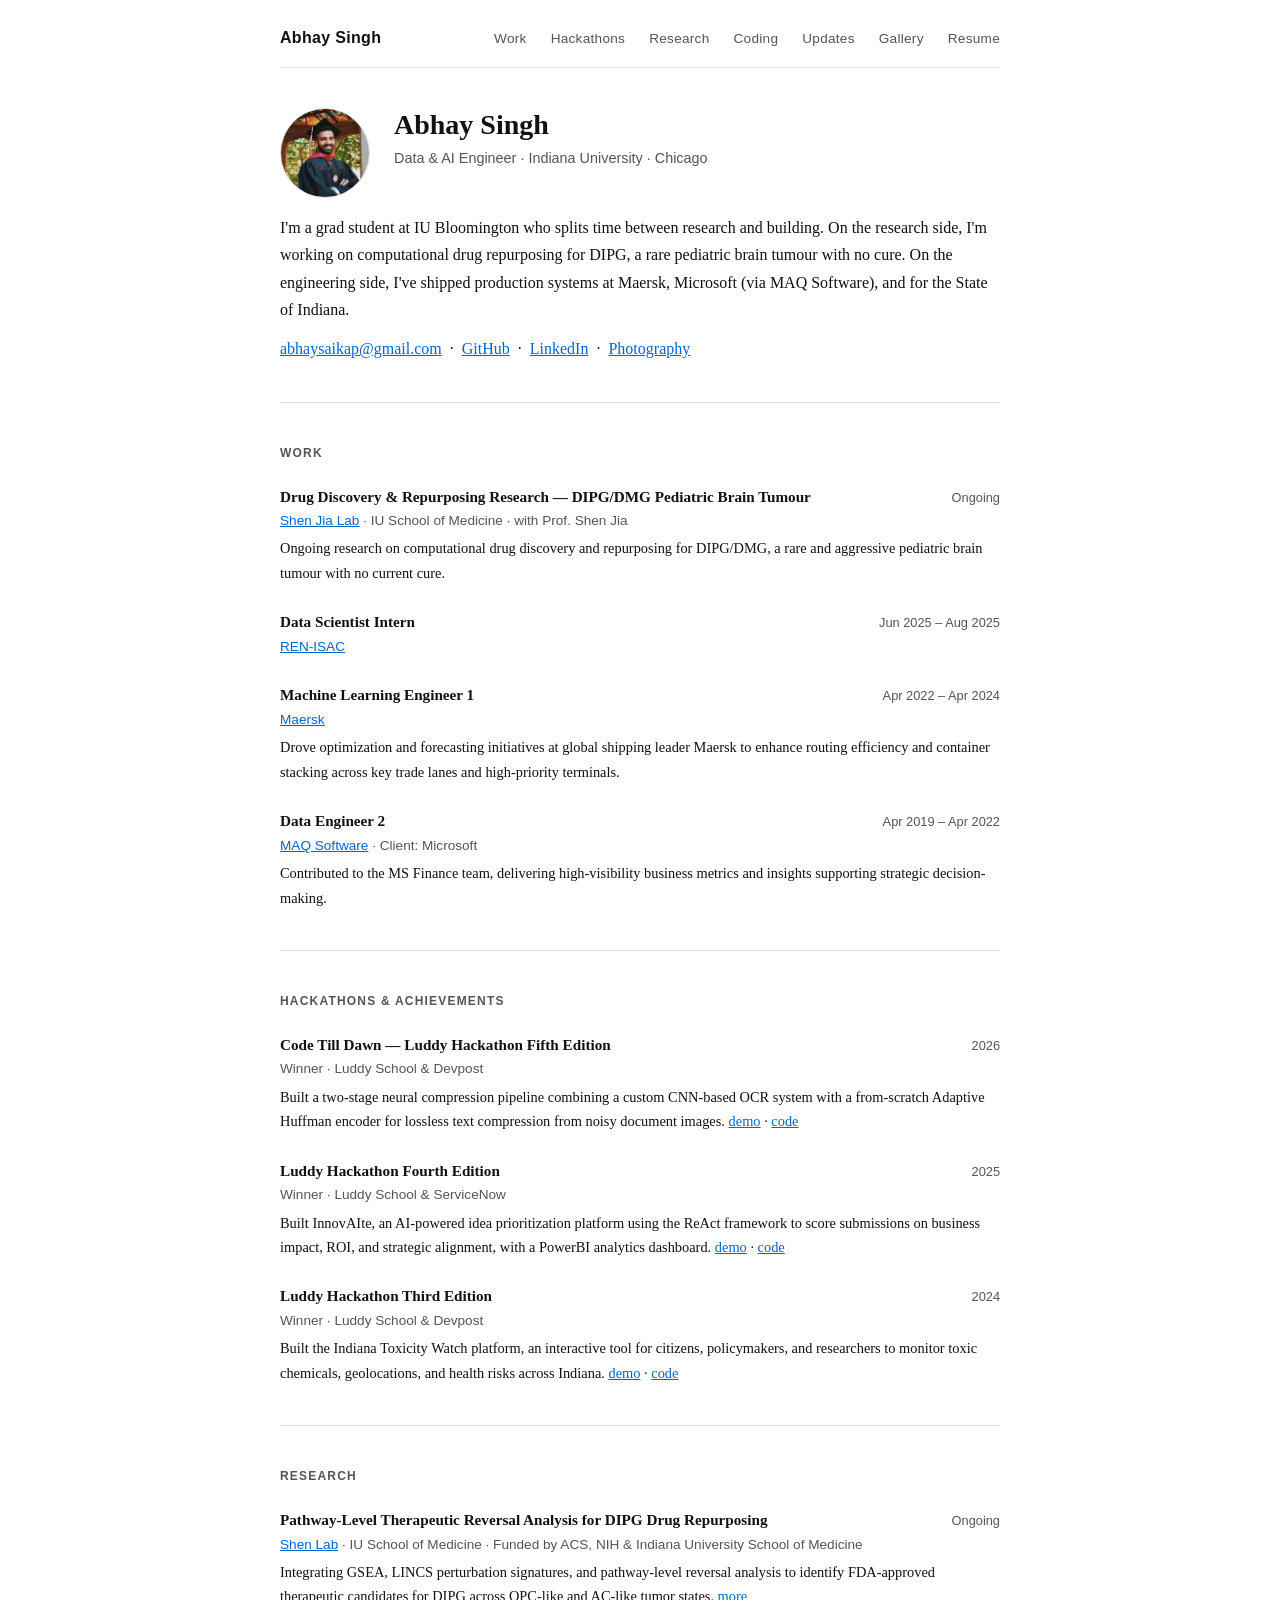
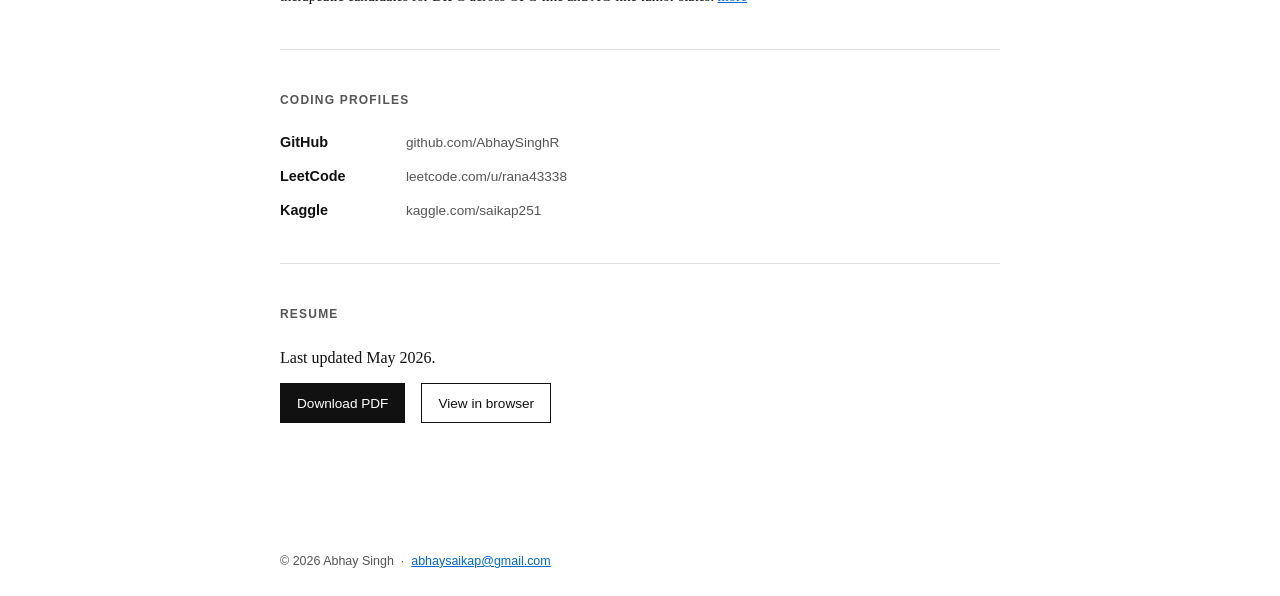
==== index.html @ 66aa4141 "Initial portfolio — Abhay Singh Personal portfolio site with work, hackathons, research, coding prof" ====
<!DOCTYPE html>
<html lang="en">
<head>
  <meta charset="UTF-8" />
  <meta name="viewport" content="width=device-width, initial-scale=1.0" />
  <title>Abhay Singh</title>
  <meta name="description" content="Portfolio — Your Name" />
  <link rel="stylesheet" href="style.css" />
</head>
<body>

<nav>
  <a class="name" href="#about">Abhay Singh</a>
  <a href="#work">Work</a>
  <a href="#hackathons">Hackathons</a>
  <a href="#research">Research</a>
  <a href="#coding">Coding</a>
  <a href="updates.html">Updates</a>
  <a href="gallery.html">Gallery</a>
  <a href="#resume">Resume</a>
</nav>

<main>

  <!-- ── About ── -->
  <section id="about">
    <div class="about-header">
      <img src="Photos/DSC_0072_VSCO.JPG" alt="Abhay Singh" />
      <div>
        <h1>Abhay Singh</h1>
        <p class="subtitle">Data &amp; AI Engineer · Indiana University · Chicago</p>
      </div>
    </div>
    <p>
      I'm a grad student at IU Bloomington who splits time between research and building.
      On the research side, I'm working on computational drug repurposing for DIPG, a rare pediatric brain tumour with no cure.
      On the engineering side, I've shipped production systems at Maersk, Microsoft (via MAQ Software), and for the State of Indiana.
    </p>
    <p>
      <a href="mailto:you@email.com">abhaysaikap@gmail.com</a> &nbsp;·&nbsp;
      <a href="https://github.com/AbhaySinghR" target="_blank">GitHub</a> &nbsp;·&nbsp;
      <a href="https://www.linkedin.com/in/asr251" target="_blank">LinkedIn</a> &nbsp;·&nbsp;
      <a href="https://vsco.co/saikapian251/gallery" target="_blank">Photography</a>
    </p>
  </section>

  <!-- ── Work ── -->
  <section id="work">
    <h2>Work</h2>

    <div class="entry">
      <div class="entry-header">
        <span class="entry-title">Drug Discovery &amp; Repurposing Research — DIPG/DMG Pediatric Brain Tumour</span>
        <span class="entry-meta">Ongoing</span>
      </div>
      <div class="entry-sub">
        <a href="https://sites.google.com/view/shen-laboratory/welcome" target="_blank">Shen Jia Lab</a>
        · IU School of Medicine · with Prof. Shen Jia
      </div>
      <p>
        Ongoing research on computational drug discovery and repurposing for DIPG/DMG, a rare and aggressive pediatric brain tumour with no current cure.
      </p>
    </div>

    <div class="entry">
      <div class="entry-header">
        <span class="entry-title">Data Scientist Intern</span>
        <span class="entry-meta">Jun 2025 – Aug 2025</span>
      </div>
      <div class="entry-sub">
        <a href="https://www.ren-isac.net/index.html" target="_blank">REN-ISAC</a>
      </div>
      <p></p>
    </div>

    <div class="entry">
      <div class="entry-header">
        <span class="entry-title">Machine Learning Engineer 1</span>
        <span class="entry-meta">Apr 2022 – Apr 2024</span>
      </div>
      <div class="entry-sub">
        <a href="https://www.maersk.com/" target="_blank">Maersk</a>
      </div>
      <p>
        Drove optimization and forecasting initiatives at global shipping leader Maersk to enhance routing efficiency and container stacking across key trade lanes and high-priority terminals.
      </p>
    </div>

    <div class="entry">
      <div class="entry-header">
        <span class="entry-title">Data Engineer 2</span>
        <span class="entry-meta">Apr 2019 – Apr 2022</span>
      </div>
      <div class="entry-sub">
        <a href="https://maqsoftware.com/" target="_blank">MAQ Software</a>
        · Client: Microsoft
      </div>
      <p>
        Contributed to the MS Finance team, delivering high-visibility business metrics and insights supporting strategic decision-making.
      </p>
    </div>

  </section>

  <!-- ── Hackathons & Achievements ── -->
  <section id="hackathons">
    <h2>Hackathons &amp; Achievements</h2>

    <div class="entry">
      <div class="entry-header">
        <span class="entry-title">Code Till Dawn — Luddy Hackathon Fifth Edition</span>
        <span class="entry-meta">2026</span>
      </div>
      <div class="entry-sub">Winner · Luddy School &amp; Devpost</div>
      <p>
        Built a two-stage neural compression pipeline combining a custom CNN-based OCR system with a from-scratch Adaptive Huffman encoder for lossless text compression from noisy document images.
        <a href="https://www.youtube.com/watch?v=qWtlpSYkqCY&t=24s" target="_blank">demo</a> · <a href="https://github.com/AbhaySinghR/OCR" target="_blank">code</a>
      </p>
    </div>

    <div class="entry">
      <div class="entry-header">
        <span class="entry-title">Luddy Hackathon Fourth Edition</span>
        <span class="entry-meta">2025</span>
      </div>
      <div class="entry-sub">Winner · Luddy School &amp; ServiceNow</div>
      <p>
        Built InnovAIte, an AI-powered idea prioritization platform using the ReAct framework to score submissions on business impact, ROI, and strategic alignment, with a PowerBI analytics dashboard.
        <a href="https://www.youtube.com/watch?v=Tc2IY8iUzbU" target="_blank">demo</a> · <a href="https://github.com/suhaasbadada/4tokens" target="_blank">code</a>
      </p>
    </div>

    <div class="entry">
      <div class="entry-header">
        <span class="entry-title">Luddy Hackathon Third Edition</span>
        <span class="entry-meta">2024</span>
      </div>
      <div class="entry-sub">Winner · Luddy School &amp; Devpost</div>
      <p>
        Built the Indiana Toxicity Watch platform, an interactive tool for citizens, policymakers, and researchers to monitor toxic chemicals, geolocations, and health risks across Indiana.
        <a href="https://www.youtube.com/watch?v=vHdHjSamvxY" target="_blank">demo</a> · <a href="https://github.com/AbhaySinghR/Indiana-Toxicity-Watch" target="_blank">code</a>
      </p>
    </div>

  </section>

  <!-- ── Research ── -->
  <section id="research">
    <h2>Research</h2>

    <div class="entry">
      <div class="entry-header">
        <span class="entry-title">Pathway-Level Therapeutic Reversal Analysis for DIPG Drug Repurposing</span>
        <span class="entry-meta">Ongoing</span>
      </div>
      <div class="entry-sub">
        <a href="https://sites.google.com/view/shen-laboratory/research?authuser=0" target="_blank">Shen Lab</a>
        · IU School of Medicine · Funded by ACS, NIH &amp; Indiana University School of Medicine
      </div>
      <p>
        Integrating GSEA, LINCS perturbation signatures, and pathway-level reversal analysis to identify FDA-approved therapeutic candidates for DIPG across OPC-like and AC-like tumor states.
        <a href="https://sites.google.com/view/shen-laboratory/research?authuser=0" target="_blank">more</a>
      </p>
    </div>

  </section>

  <!-- ── Coding Profiles ── -->
  <section id="coding">
    <h2>Coding Profiles</h2>

    <div class="profiles">
      <div class="profile-link">
        <a class="platform" href="https://github.com/AbhaySinghR" target="_blank">GitHub</a>
        <span class="handle">github.com/AbhaySinghR</span>
      </div>
      <div class="profile-link">
        <a class="platform" href="https://leetcode.com/u/rana43338/" target="_blank">LeetCode</a>
        <span class="handle">leetcode.com/u/rana43338</span>
      </div>
      <div class="profile-link">
        <a class="platform" href="https://www.kaggle.com/saikap251" target="_blank">Kaggle</a>
        <span class="handle">kaggle.com/saikap251</span>
      </div>
    </div>

  </section>

  <!-- ── Resume ── -->
  <section id="resume">
    <h2>Resume</h2>
    <p>Last updated May 2026.</p>
    <div class="resume-links">
      <a class="btn primary" href="Resume/Abhay Singh.pdf" target="_blank">Download PDF</a>
      <a class="btn" href="https://drive.google.com/file/d/195OKNfW0IuNuoK9duNraw7KxW_9wIWAo/view?usp=sharing" target="_blank">View in browser</a>
    </div>
  </section>

</main>

<footer>
  &copy; 2026 Abhay Singh &nbsp;·&nbsp; <a href="mailto:you@email.com">abhaysaikap@gmail.com</a>
</footer>

</body>
</html>
---- style.css ----
*, *::before, *::after { box-sizing: border-box; margin: 0; padding: 0; }

:root {
  --bg: #ffffff;
  --text: #111111;
  --muted: #555555;
  --border: #e0e0e0;
  --link: #0066cc;
  --max-w: 720px;
}

html { scroll-behavior: smooth; }

body {
  font-family: "Georgia", serif;
  font-size: 16px;
  line-height: 1.7;
  background: var(--bg);
  color: var(--text);
  padding: 0 1.5rem;
}

/* ── Nav ── */
nav {
  max-width: var(--max-w);
  margin: 0 auto;
  padding: 1.5rem 0 1rem;
  display: flex;
  align-items: baseline;
  gap: 1.5rem;
  border-bottom: 1px solid var(--border);
  flex-wrap: wrap;
}

nav .name {
  font-weight: bold;
  font-size: 1rem;
  text-decoration: none;
  color: var(--text);
  margin-right: auto;
}

nav a {
  font-family: "Helvetica Neue", Arial, sans-serif;
  font-size: 0.85rem;
  color: var(--muted);
  text-decoration: none;
  letter-spacing: 0.02em;
}

nav a:hover { color: var(--text); text-decoration: underline; }

/* ── Main container ── */
main {
  max-width: var(--max-w);
  margin: 0 auto;
  padding-bottom: 4rem;
}

/* ── Sections ── */
section {
  padding: 2.5rem 0;
  border-bottom: 1px solid var(--border);
}

section:last-child { border-bottom: none; }

h1 {
  font-size: 1.75rem;
  font-weight: bold;
  margin-bottom: 0.25rem;
  line-height: 1.2;
}

.subtitle {
  font-family: "Helvetica Neue", Arial, sans-serif;
  font-size: 0.9rem;
  color: var(--muted);
  margin-bottom: 1.25rem;
}

h2 {
  font-family: "Helvetica Neue", Arial, sans-serif;
  font-size: 0.75rem;
  font-weight: bold;
  text-transform: uppercase;
  letter-spacing: 0.1em;
  color: var(--muted);
  margin-bottom: 1.25rem;
}

p { margin-bottom: 0.75rem; }
p:last-child { margin-bottom: 0; }

a { color: var(--link); }
a:hover { text-decoration: none; }

/* ── About header ── */
.about-header {
  display: flex;
  gap: 1.5rem;
  align-items: flex-start;
  margin-bottom: 1rem;
}

.about-header img {
  width: 90px;
  height: 90px;
  border-radius: 50%;
  object-fit: cover;
  flex-shrink: 0;
  border: 1px solid var(--border);
}

.about-header .photo-placeholder {
  width: 90px;
  height: 90px;
  border-radius: 50%;
  background: var(--border);
  flex-shrink: 0;
  display: flex;
  align-items: center;
  justify-content: center;
  font-size: 0.7rem;
  font-family: "Helvetica Neue", Arial, sans-serif;
  color: var(--muted);
  text-align: center;
  border: 1px solid var(--border);
}

/* ── Work group (org heading) ── */
.work-group {
  margin-bottom: 1.5rem;
  padding-left: 1rem;
  border-left: 2px solid var(--border);
}

.work-group-title {
  font-family: "Helvetica Neue", Arial, sans-serif;
  font-size: 0.8rem;
  font-weight: bold;
  text-transform: uppercase;
  letter-spacing: 0.08em;
  color: var(--muted);
  margin-bottom: 1rem;
}

.work-group .entry:last-child { margin-bottom: 0; }

/* ── Work entries ── */
.entry {
  margin-bottom: 1.5rem;
}

.entry:last-child { margin-bottom: 0; }

.entry-header {
  display: flex;
  justify-content: space-between;
  align-items: baseline;
  gap: 1rem;
  flex-wrap: wrap;
}

.entry-title {
  font-weight: bold;
  font-size: 0.95rem;
}

.entry-meta {
  font-family: "Helvetica Neue", Arial, sans-serif;
  font-size: 0.8rem;
  color: var(--muted);
  white-space: nowrap;
}

.entry-sub {
  font-family: "Helvetica Neue", Arial, sans-serif;
  font-size: 0.85rem;
  color: var(--muted);
  margin-bottom: 0.25rem;
}

.entry p {
  font-size: 0.9rem;
  margin-bottom: 0;
}

/* ── Tags ── */
.tags {
  display: flex;
  flex-wrap: wrap;
  gap: 0.4rem;
  margin-top: 0.4rem;
}

.tag {
  font-family: "Helvetica Neue", Arial, sans-serif;
  font-size: 0.72rem;
  color: var(--muted);
  border: 1px solid var(--border);
  padding: 0.1rem 0.5rem;
  border-radius: 2px;
}

/* ── Coding profiles ── */
.profiles {
  display: flex;
  flex-direction: column;
  gap: 0.6rem;
}

.profile-link {
  font-family: "Helvetica Neue", Arial, sans-serif;
  font-size: 0.9rem;
  display: flex;
  gap: 1rem;
  align-items: baseline;
}

.profile-link .platform {
  min-width: 110px;
  font-weight: bold;
  color: var(--text);
  text-decoration: none;
}

.profile-link .handle {
  color: var(--muted);
  font-size: 0.85rem;
}

/* ── Resume ── */
.resume-links {
  display: flex;
  gap: 1rem;
  flex-wrap: wrap;
}

.btn {
  font-family: "Helvetica Neue", Arial, sans-serif;
  font-size: 0.85rem;
  display: inline-block;
  padding: 0.45rem 1rem;
  border: 1px solid var(--text);
  color: var(--text);
  text-decoration: none;
  transition: background 0.15s, color 0.15s;
}

.btn:hover {
  background: var(--text);
  color: var(--bg);
}

.btn.primary {
  background: var(--text);
  color: var(--bg);
}

.btn.primary:hover {
  background: #333;
}

/* ── Footer ── */
footer {
  max-width: var(--max-w);
  margin: 0 auto;
  padding: 1.5rem 0;
  font-family: "Helvetica Neue", Arial, sans-serif;
  font-size: 0.78rem;
  color: var(--muted);
}

@media (max-width: 500px) {
  .about-header { flex-direction: column; align-items: center; text-align: center; }
  .entry-header { flex-direction: column; gap: 0.1rem; }
  .entry-meta { white-space: normal; }
}
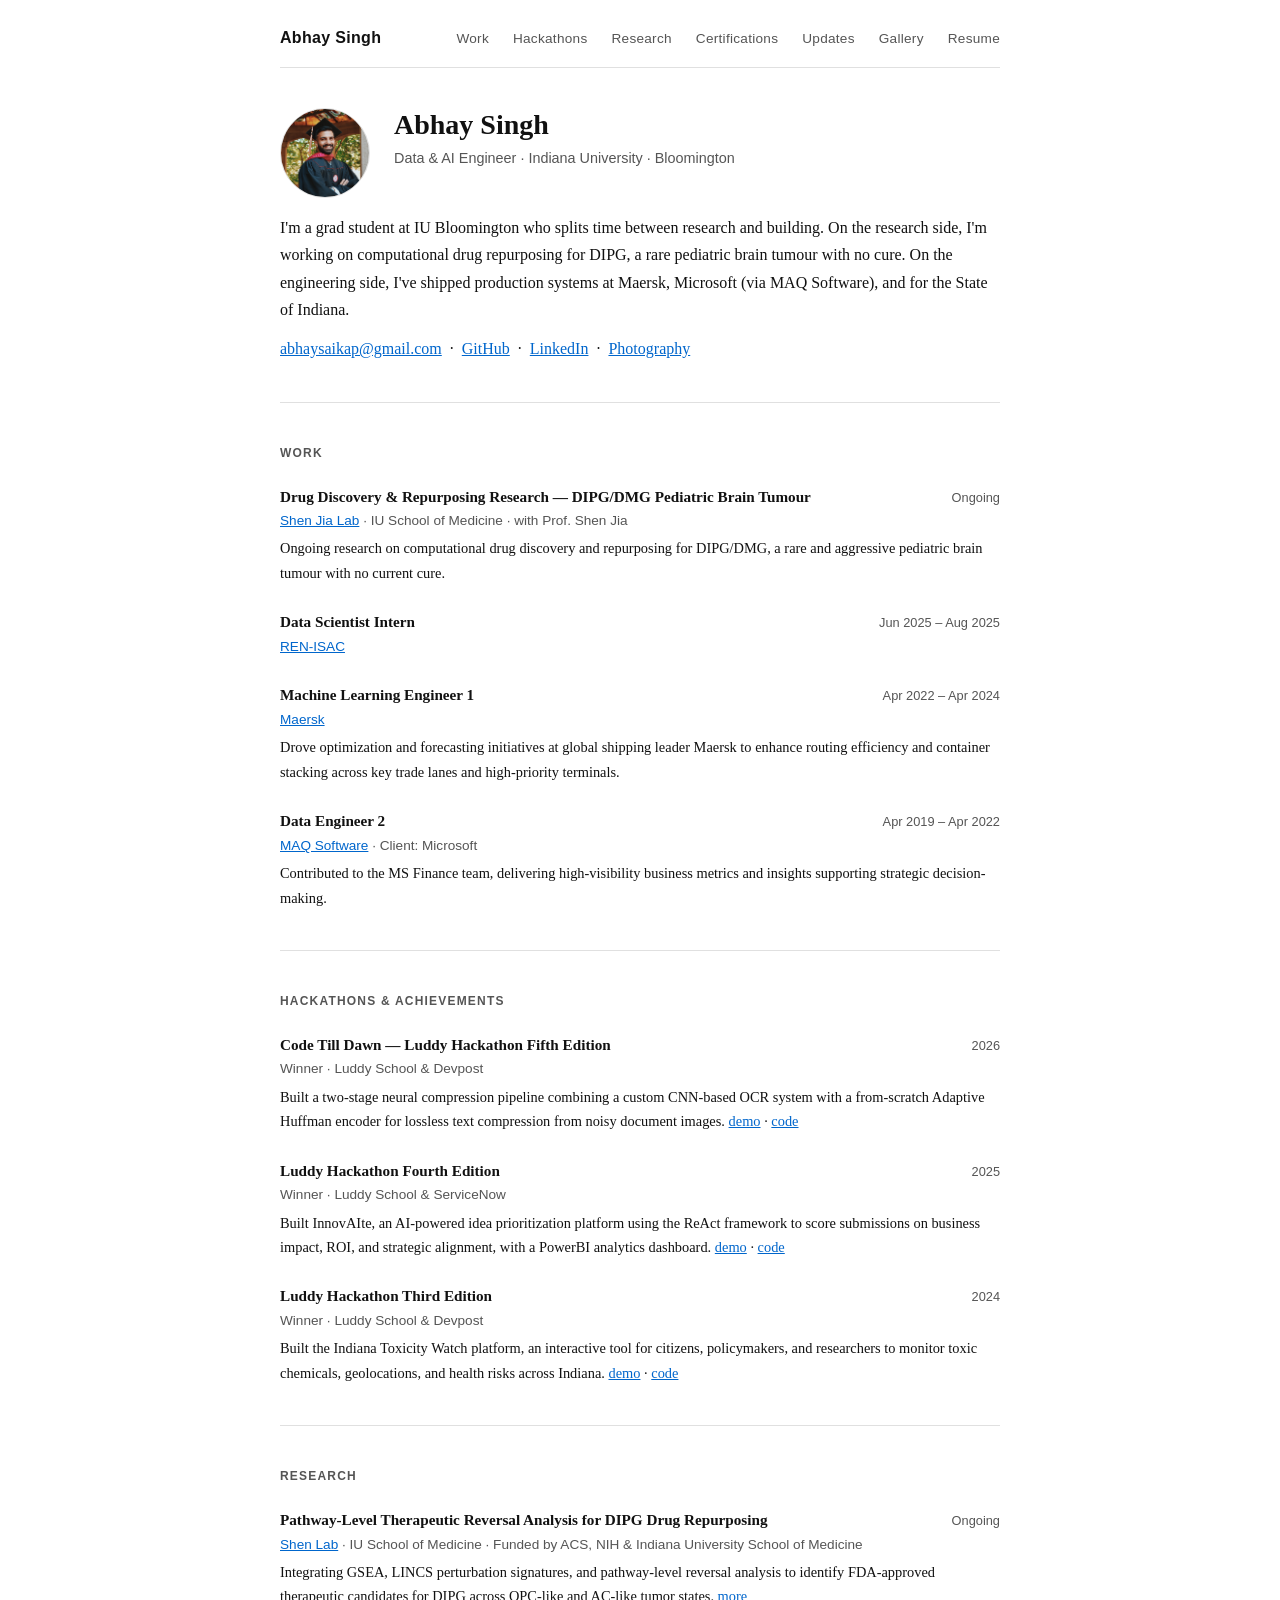
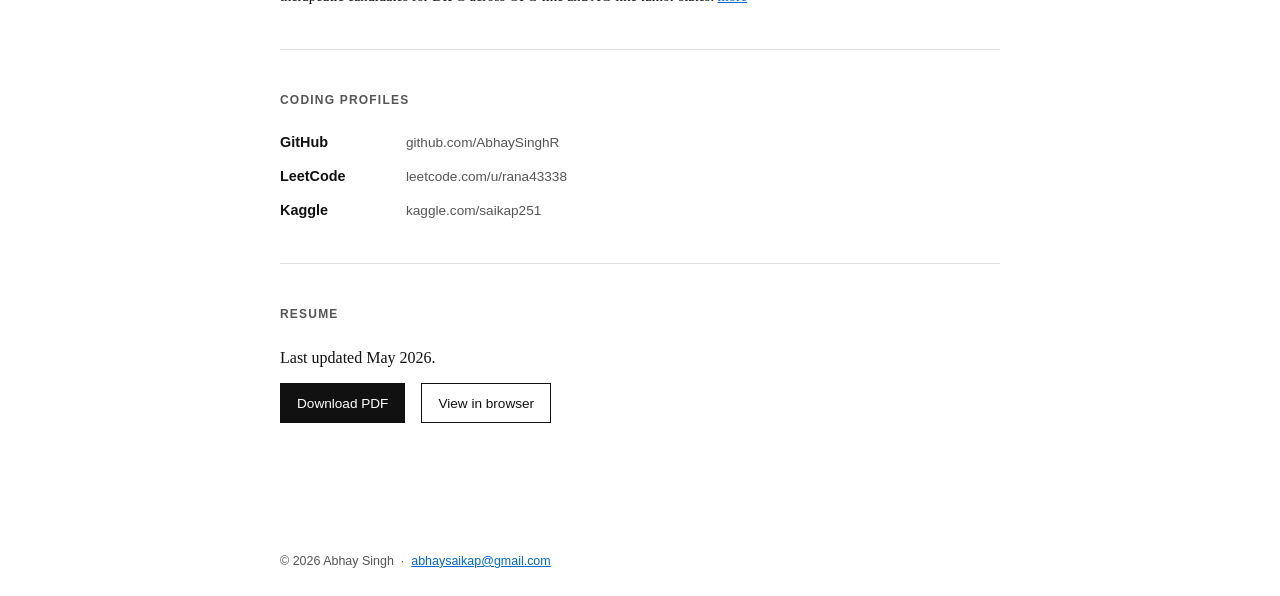
==== commit 0568e0e6: "Add certifications page, gallery updates, and nav changes" ====
--- a/index.html
+++ b/index.html
@@ -14,7 +14,7 @@
   <a href="#work">Work</a>
   <a href="#hackathons">Hackathons</a>
   <a href="#research">Research</a>
-  <a href="#coding">Coding</a>
+  <a href="certifications.html">Certifications</a>
   <a href="updates.html">Updates</a>
   <a href="gallery.html">Gallery</a>
   <a href="#resume">Resume</a>
@@ -28,7 +28,7 @@
       <img src="Photos/DSC_0072_VSCO.JPG" alt="Abhay Singh" />
       <div>
         <h1>Abhay Singh</h1>
-        <p class="subtitle">Data &amp; AI Engineer · Indiana University · Chicago</p>
+        <p class="subtitle">Data &amp; AI Engineer · Indiana University · Bloomington</p>
       </div>
     </div>
     <p>
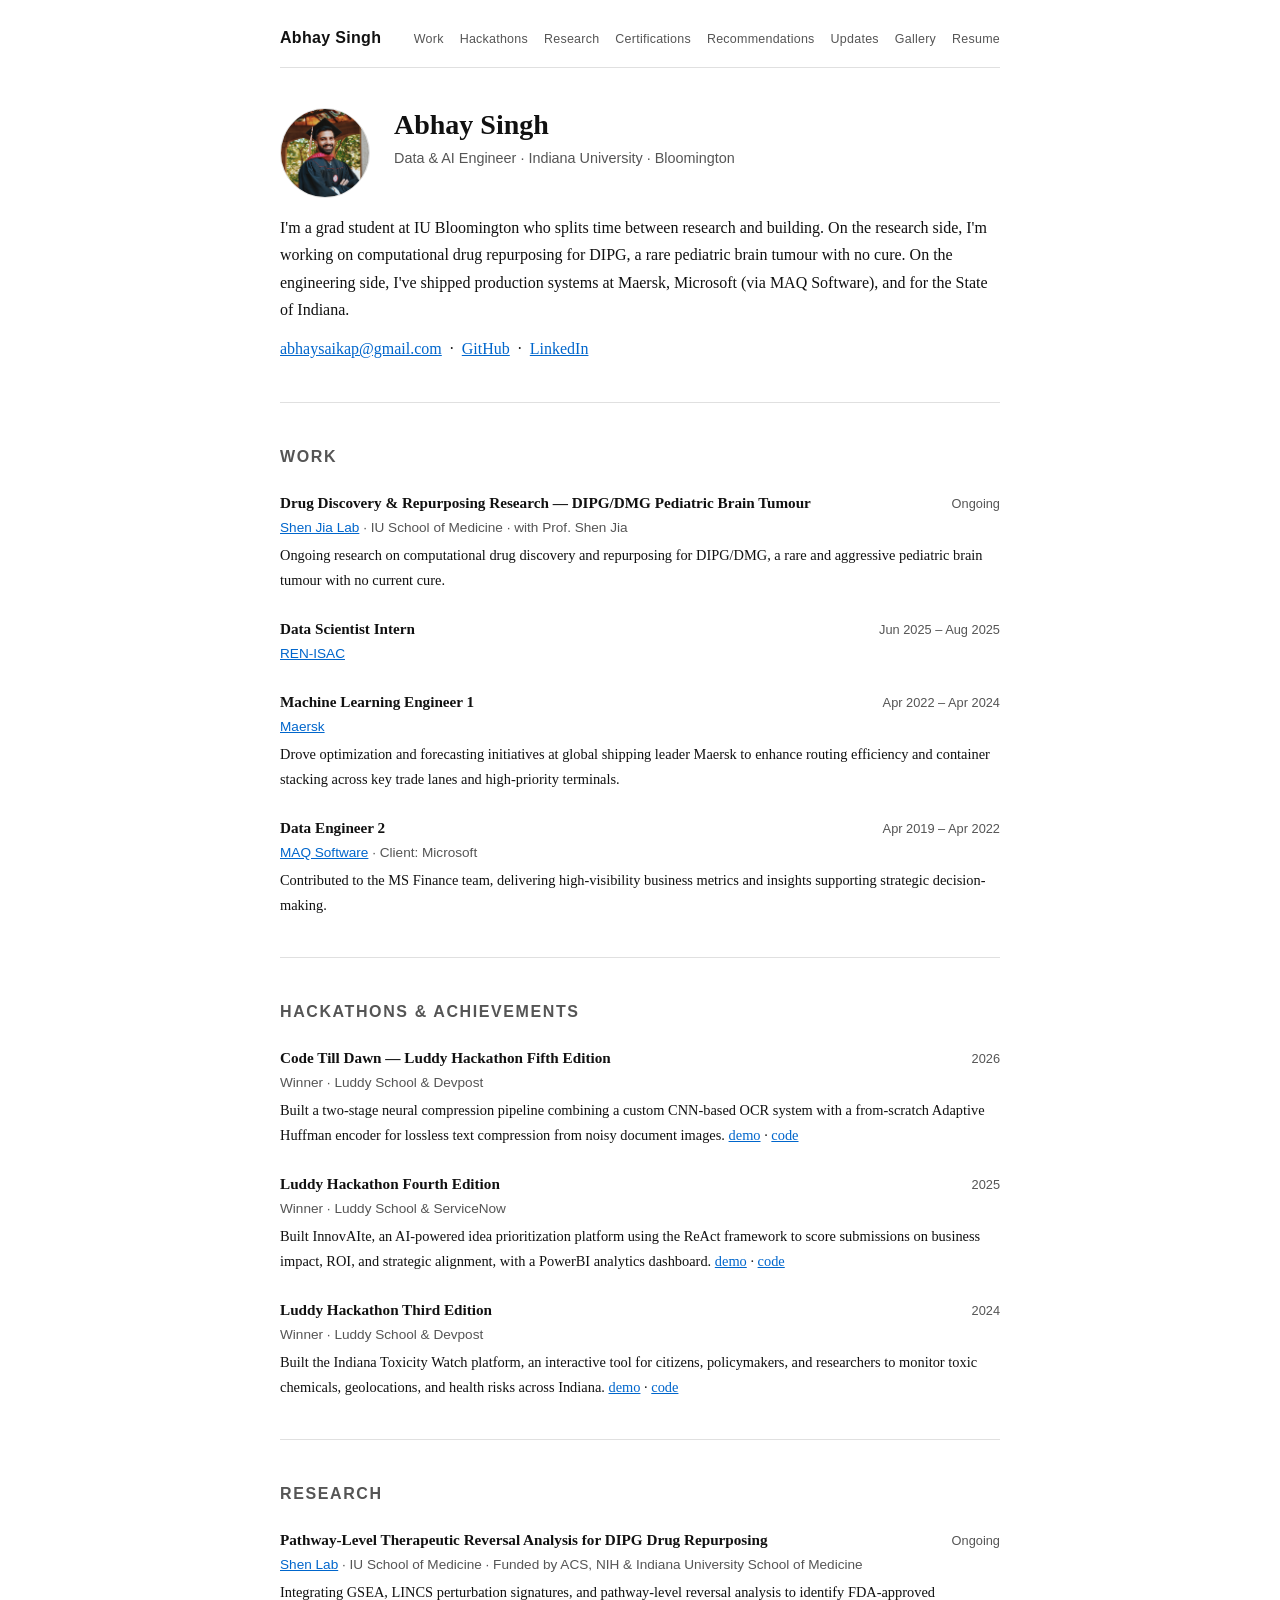
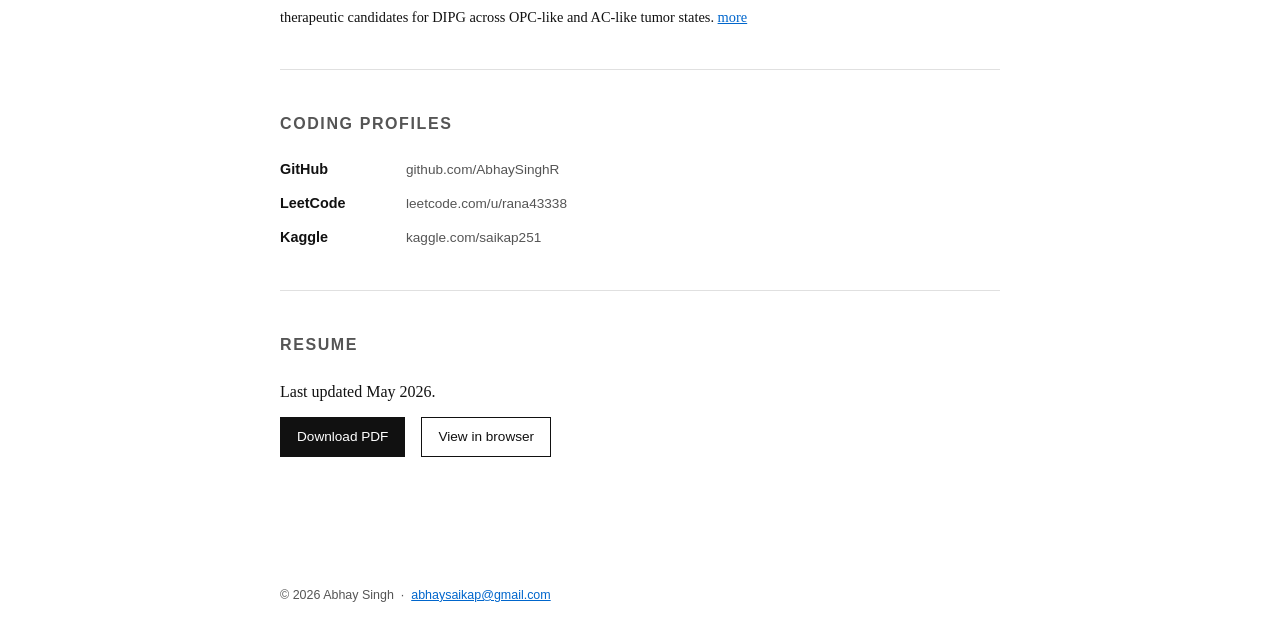
==== commit e43b44e3: "Remove photography link, increase section title font size, add recommendations page, update certific" ====
--- a/index.html
+++ b/index.html
@@ -15,6 +15,7 @@
   <a href="#hackathons">Hackathons</a>
   <a href="#research">Research</a>
   <a href="certifications.html">Certifications</a>
+  <a href="recommendations.html">Recommendations</a>
   <a href="updates.html">Updates</a>
   <a href="gallery.html">Gallery</a>
   <a href="#resume">Resume</a>
@@ -39,8 +40,7 @@
     <p>
       <a href="mailto:you@email.com">abhaysaikap@gmail.com</a> &nbsp;·&nbsp;
       <a href="https://github.com/AbhaySinghR" target="_blank">GitHub</a> &nbsp;·&nbsp;
-      <a href="https://www.linkedin.com/in/asr251" target="_blank">LinkedIn</a> &nbsp;·&nbsp;
-      <a href="https://vsco.co/saikapian251/gallery" target="_blank">Photography</a>
+      <a href="https://www.linkedin.com/in/asr251" target="_blank">LinkedIn</a>
     </p>
   </section>
 
--- a/style.css
+++ b/style.css
@@ -27,10 +27,14 @@
   padding: 1.5rem 0 1rem;
   display: flex;
   align-items: baseline;
-  gap: 1.5rem;
+  gap: 1rem;
   border-bottom: 1px solid var(--border);
-  flex-wrap: wrap;
-}
+  flex-wrap: nowrap;
+  overflow-x: auto;
+  scrollbar-width: none;
+}
+
+nav::-webkit-scrollbar { display: none; }
 
 nav .name {
   font-weight: bold;
@@ -38,14 +42,16 @@
   text-decoration: none;
   color: var(--text);
   margin-right: auto;
+  white-space: nowrap;
 }
 
 nav a {
   font-family: "Helvetica Neue", Arial, sans-serif;
-  font-size: 0.85rem;
+  font-size: 0.78rem;
   color: var(--muted);
   text-decoration: none;
   letter-spacing: 0.02em;
+  white-space: nowrap;
 }
 
 nav a:hover { color: var(--text); text-decoration: underline; }
@@ -81,7 +87,7 @@
 
 h2 {
   font-family: "Helvetica Neue", Arial, sans-serif;
-  font-size: 0.75rem;
+  font-size: 1rem;
   font-weight: bold;
   text-transform: uppercase;
   letter-spacing: 0.1em;
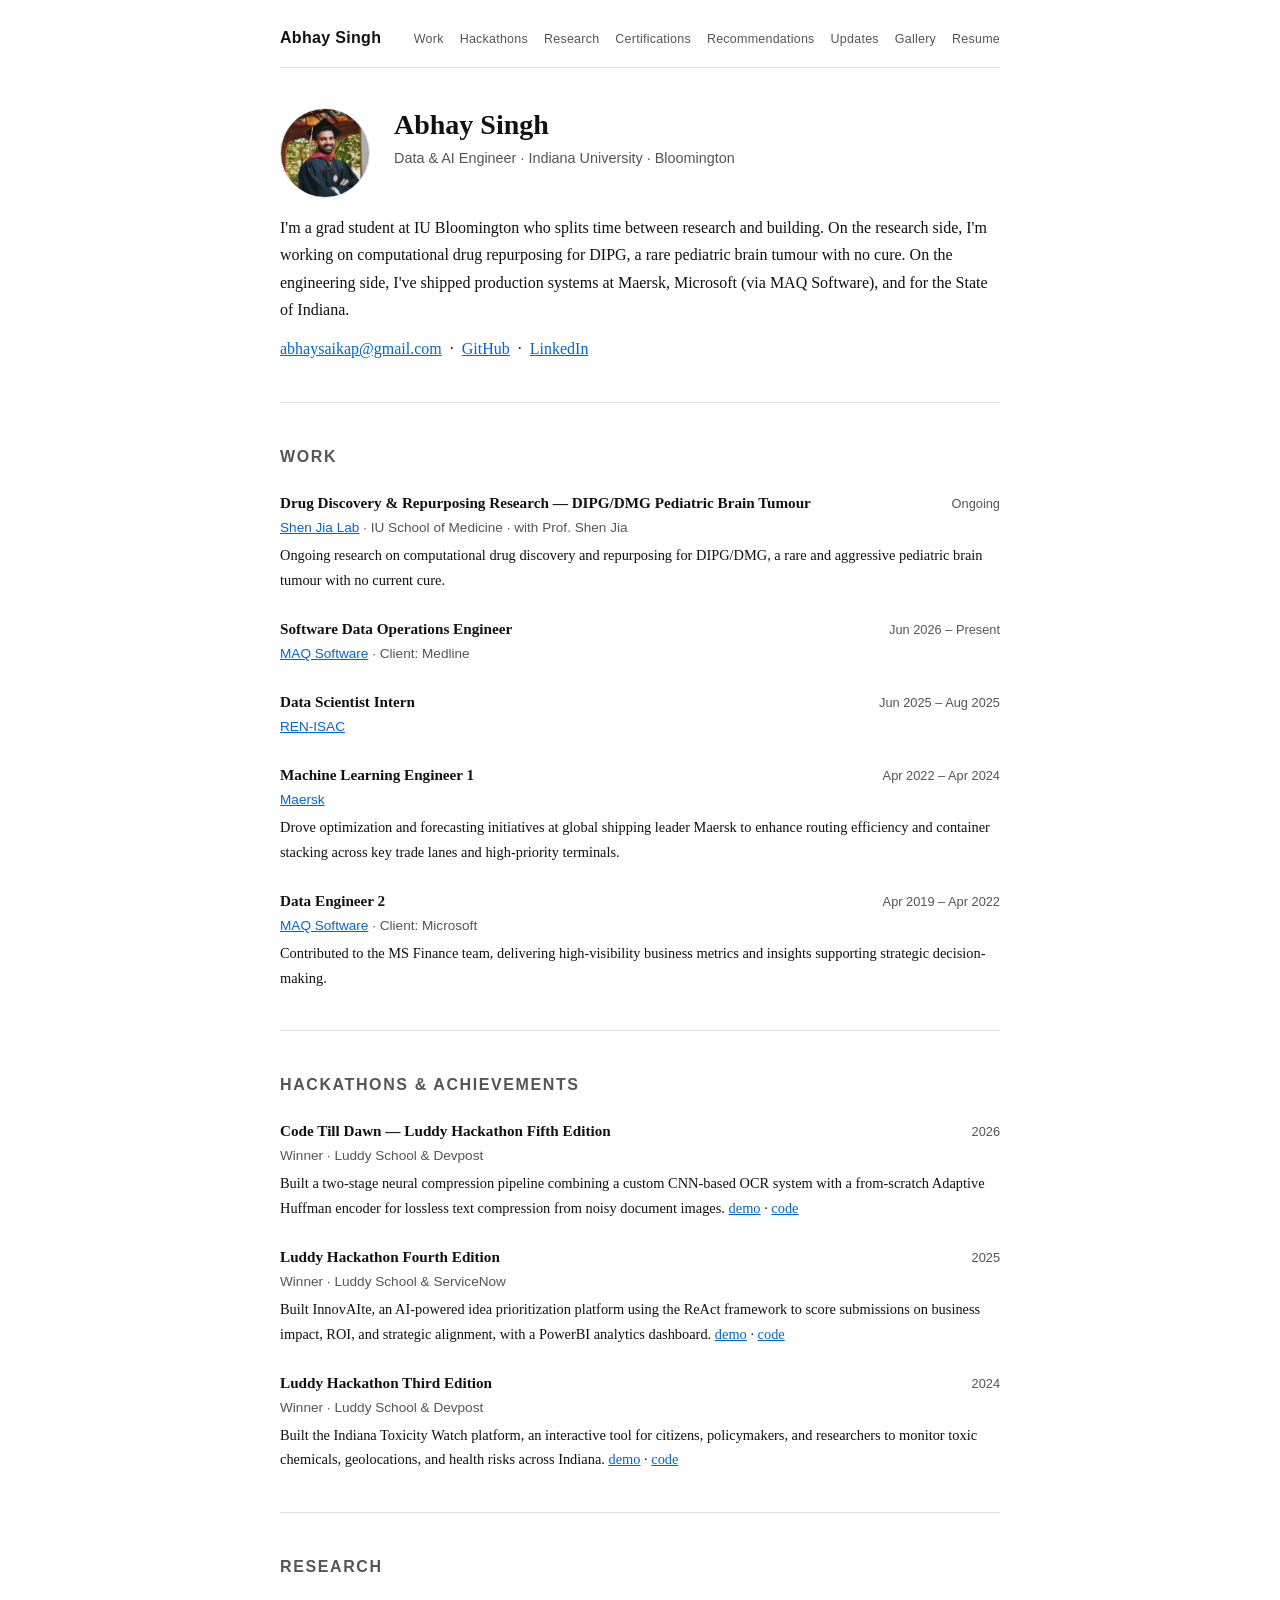
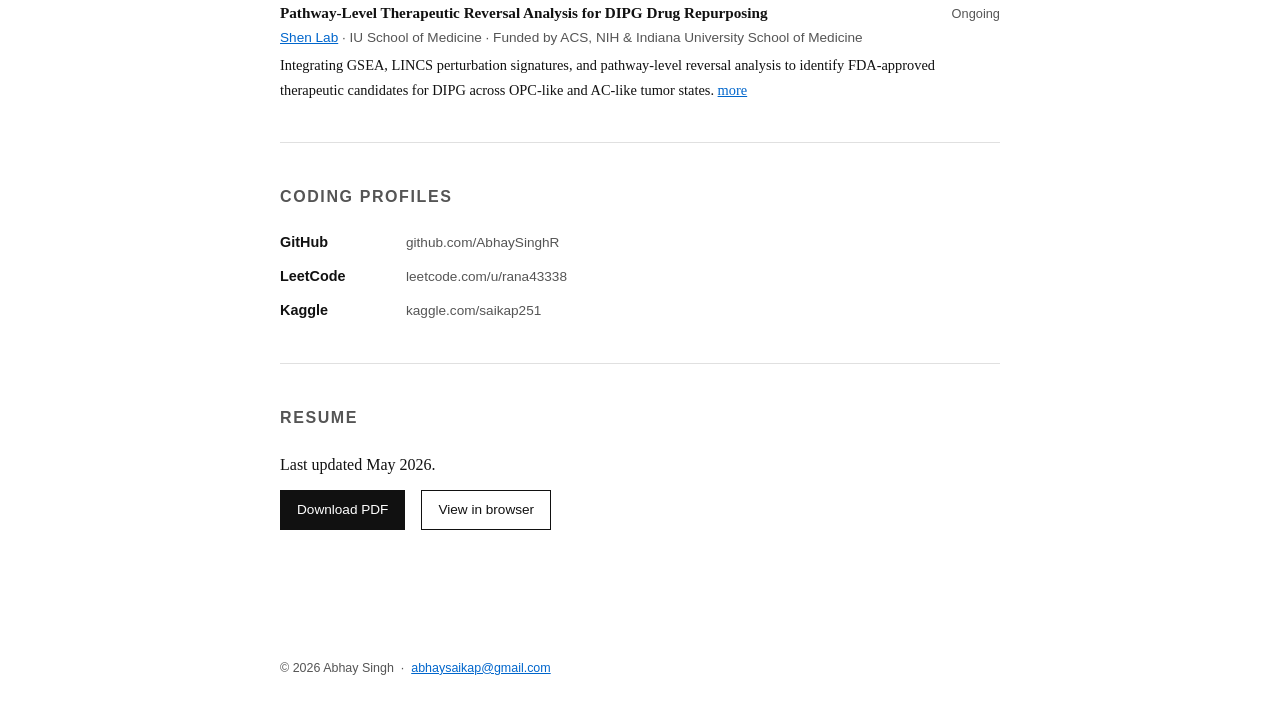
==== commit 3cb00c9d: "Add Microsoft Techcon 365 gallery section and Medline work entry" ====
--- a/index.html
+++ b/index.html
@@ -64,6 +64,18 @@
 
     <div class="entry">
       <div class="entry-header">
+        <span class="entry-title">Software Data Operations Engineer</span>
+        <span class="entry-meta">Jun 2026 – Present</span>
+      </div>
+      <div class="entry-sub">
+        <a href="https://maqsoftware.com/" target="_blank">MAQ Software</a>
+        · Client: Medline
+      </div>
+      <p></p>
+    </div>
+
+    <div class="entry">
+      <div class="entry-header">
         <span class="entry-title">Data Scientist Intern</span>
         <span class="entry-meta">Jun 2025 – Aug 2025</span>
       </div>
